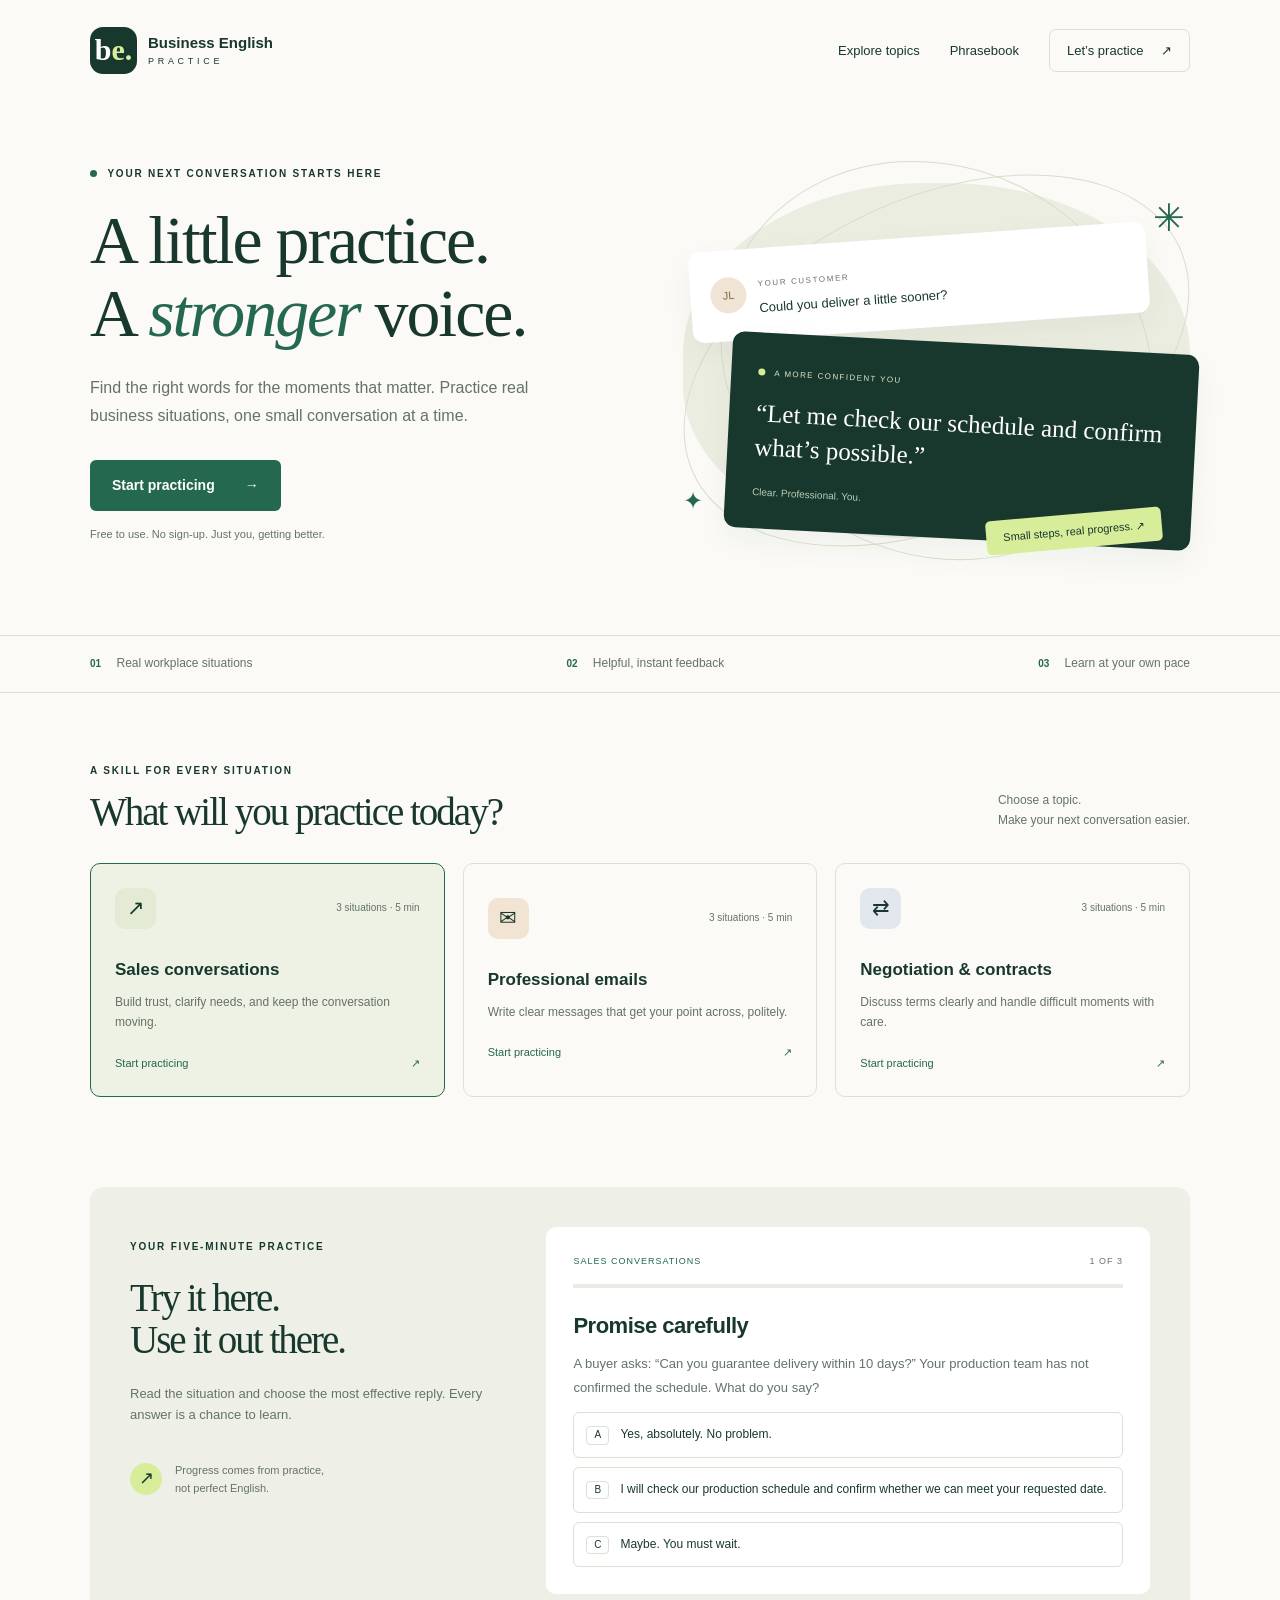
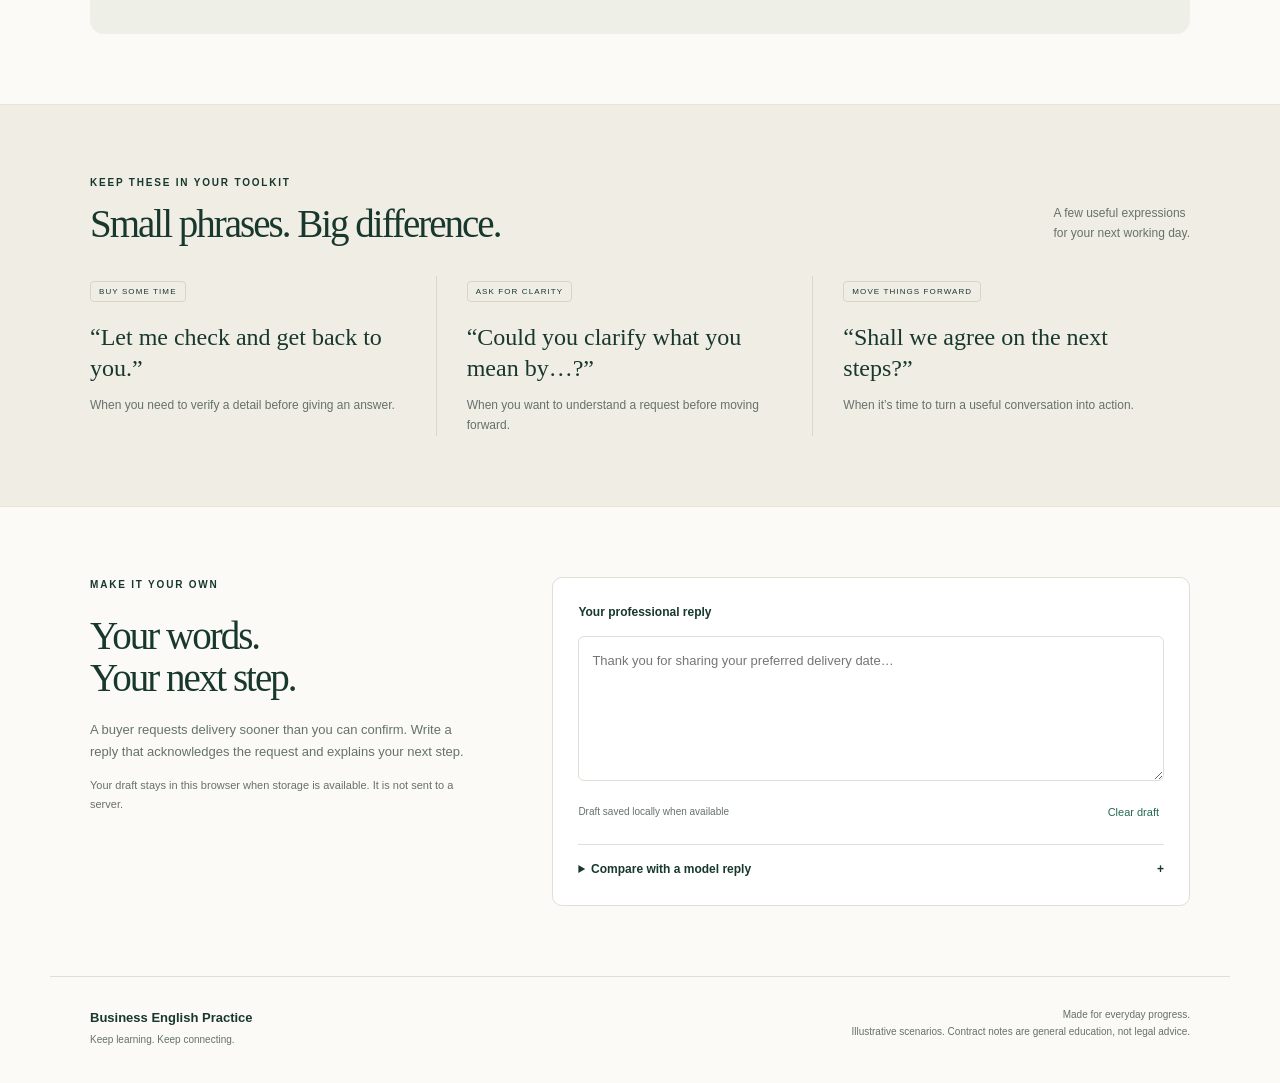
==== index.html @ 2f1851da "Build Business English Practice website" ====
<!doctype html>
<html lang="en">
<head>
  <meta charset="utf-8">
  <meta name="viewport" content="width=device-width, initial-scale=1">
  <meta name="description" content="Practice clear, confident business English through short sales, email, and negotiation exercises.">
  <title>Business English Practice · A little practice. A stronger voice.</title>
  <link rel="stylesheet" href="styles.css">
  <script src="app.js" defer></script>
</head>
<body>
<a class="skip" href="#practice">Skip to practice</a>
<header class="site-header wrap">
  <a class="brand" href="#home" aria-label="Business English Practice home"><span class="brand-icon" aria-hidden="true">b<span>e.</span></span><span>Business English<span class="brand-sub">PRACTICE</span></span></a>
  <nav aria-label="Main navigation"><a href="#topics">Explore topics</a><a href="#phrasebook">Phrasebook</a><a class="nav-cta" href="#practice">Let’s practice <span aria-hidden="true">↗</span></a></nav>
</header>
<main>
  <section id="home" class="hero wrap">
    <div class="hero-copy"><p class="eyebrow"><span class="dot"></span> YOUR NEXT CONVERSATION STARTS HERE</p><h1>A little practice.<br>A <em>stronger</em> voice.</h1><p class="intro">Find the right words for the moments that matter. Practice real business situations, one small conversation at a time.</p><a class="primary" href="#practice">Start practicing <span aria-hidden="true">→</span></a><p class="micro">Free to use. No sign-up. Just you, getting better.</p></div>
    <div class="hero-art" aria-label="Example of a professional business reply"><span class="orbit orbit-one"></span><span class="orbit orbit-two"></span><span class="spark spark-one">✳</span><span class="spark spark-two">✦</span><div class="message customer"><span class="avatar">JL</span><div><small>YOUR CUSTOMER</small><p>Could you deliver a little sooner?</p></div></div><div class="message reply"><span class="reply-label"><span class="dot"></span> A MORE CONFIDENT YOU</span><p>“Let me check our schedule and confirm what’s possible.”</p><span class="message-tag">Clear. Professional. You.</span></div><span class="floating-note">Small steps, real progress. ↗</span></div>
  </section>
  <div class="principles"><div class="wrap"><span><b>01</b> Real workplace situations</span><span><b>02</b> Helpful, instant feedback</span><span><b>03</b> Learn at your own pace</span></div></div>
  <section id="topics" class="wrap section-space"><div class="section-heading"><div><p class="eyebrow">A SKILL FOR EVERY SITUATION</p><h2>What will you practice today?</h2></div><p>Choose a topic.<br>Make your next conversation easier.</p></div><div id="topic-grid" class="topic-grid"></div></section>
  <section id="practice" class="wrap section-space"><div class="practice-layout"><aside><p class="eyebrow">YOUR FIVE-MINUTE PRACTICE</p><h2>Try it here.<br>Use it out there.</h2><p>Read the situation and choose the most effective reply. Every answer is a chance to learn.</p><div class="session-note"><span aria-hidden="true">↗</span><p>Progress comes from practice,<br>not perfect English.</p></div></aside><div class="exercise"><div class="exercise-top"><span id="topic-label">SALES CONVERSATIONS</span><span id="counter"></span></div><progress id="progress" max="3" value="0" aria-label="Questions answered"></progress><h3 id="title" tabindex="-1"></h3><p id="scene"></p><div id="choices" class="choices"></div><div id="feedback" hidden role="status" aria-live="polite"></div><button id="next" class="primary" hidden>Next situation →</button><noscript>Please enable JavaScript to use the interactive practice exercises. The phrasebook below works without it.</noscript></div></div></section>
  <section id="phrasebook" class="phrase-section"><div class="wrap section-space"><div class="section-heading"><div><p class="eyebrow">KEEP THESE IN YOUR TOOLKIT</p><h2>Small phrases. Big difference.</h2></div><p>A few useful expressions<br>for your next working day.</p></div><div class="phrase-grid"><article><span class="pill">BUY SOME TIME</span><h3>“Let me check and get back to you.”</h3><p>When you need to verify a detail before giving an answer.</p></article><article><span class="pill">ASK FOR CLARITY</span><h3>“Could you clarify what you mean by…?”</h3><p>When you want to understand a request before moving forward.</p></article><article><span class="pill">MOVE THINGS FORWARD</span><h3>“Shall we agree on the next steps?”</h3><p>When it’s time to turn a useful conversation into action.</p></article></div></div></section>
  <section id="writing" class="wrap section-space"><div class="writing-layout"><div><p class="eyebrow">MAKE IT YOUR OWN</p><h2>Your words.<br>Your next step.</h2><p>A buyer requests delivery sooner than you can confirm. Write a reply that acknowledges the request and explains your next step.</p><p class="micro">Your draft stays in this browser when storage is available. It is not sent to a server.</p></div><div class="writing-card"><label for="draft">Your professional reply</label><textarea id="draft" placeholder="Thank you for sharing your preferred delivery date…"></textarea><div class="writing-actions"><span id="save-status" role="status">Draft saved locally when available</span><button id="clear-draft" class="text-button">Clear draft</button></div><details><summary>Compare with a model reply <span aria-hidden="true">+</span></summary><p>Thank you for sharing your preferred delivery date. I will check our production schedule and confirm whether we can meet it. Could you also confirm the quantity and delivery destination? Once we have those details, we can propose a realistic schedule.</p><p class="micro">Acknowledge the request, avoid an unverified promise, and ask for the facts you need. This is a model for comparison; your writing is not automatically graded.</p></details></div></div></section>
</main>
<footer class="wrap"><a class="footer-brand" href="#home">Business English Practice<span>Keep learning. Keep connecting.</span></a><p>Made for everyday progress.<br>Illustrative scenarios. Contract notes are general education, not legal advice.</p></footer>
</body>
</html>
---- styles.css ----
:root{--ink:#18382e;--green:#24684f;--muted:#65726a;--paper:#fbfaf6;--line:#dedfd5;--lime:#d8ed9a;--serif:Georgia,'Times New Roman',serif;--sans:Arial,Helvetica,sans-serif}*{box-sizing:border-box}html{scroll-behavior:smooth;scroll-padding-top:28px}body{margin:0;background:var(--paper);color:var(--ink);font:16px/1.65 var(--sans)}a{color:inherit;text-decoration:none}button,textarea{font:inherit}button,a,summary{-webkit-tap-highlight-color:transparent}button{cursor:pointer}a:focus-visible,button:focus-visible,summary:focus-visible,textarea:focus-visible{outline:3px solid #b77d37;outline-offset:5px}button:disabled{cursor:default}.wrap{max-width:1180px;margin:auto;padding-left:40px;padding-right:40px}.site-header{display:flex;align-items:center;justify-content:space-between;padding-top:27px;padding-bottom:27px}.brand{display:flex;align-items:center;gap:11px;font-size:15px;font-weight:700;line-height:1.3}.brand-icon{font-family:var(--serif);font-size:30px;background:var(--ink);color:white;width:47px;height:47px;text-align:center;padding-top:3px;border-radius:13px}.brand-icon span{color:var(--lime)}.brand-sub{display:block;font-size:9px;letter-spacing:3.7px;margin-top:4px;font-weight:400}nav{display:flex;gap:30px;align-items:center;font-size:13px}nav a:hover{text-decoration:underline}.nav-cta{border:1px solid var(--line);padding:10px 17px;border-radius:7px}.nav-cta span{margin-left:14px}.hero{display:grid;grid-template-columns:1.1fr 1fr;align-items:center;gap:36px;padding-top:65px;padding-bottom:80px}.eyebrow{font-size:10px;letter-spacing:1.8px;font-weight:700;margin:0 0 22px;line-height:1.6}.dot{display:inline-block;width:7px;height:7px;background:var(--green);border-radius:50%;margin-right:6px}h1,h2,h3,p{margin-top:0}h1,h2{font-family:var(--serif);font-weight:400;letter-spacing:-2px;line-height:1.08}h1{font-size:clamp(46px,5.3vw,68px);margin-bottom:23px}h1 em{font-weight:400;color:var(--green)}.intro{max-width:440px;font-size:16px;color:var(--muted);line-height:1.8;margin-bottom:29px}.primary{display:inline-flex;align-items:center;justify-content:space-between;gap:30px;background:var(--green);color:white;padding:14px 22px;border:0;border-radius:6px;font-size:14px;font-weight:600}.primary:hover{background:var(--ink)}.micro{color:var(--muted);font-size:11px;line-height:1.7;margin-top:14px}.hero-art{position:relative;min-height:355px;background:#ecede1;border-radius:48% 48% 43% 43%;isolation:isolate}.orbit{position:absolute;border:1px solid #d9ddcc;border-radius:50%;z-index:-1}.orbit-one{inset:-16px 32px;transform:rotate(27deg)}.orbit-two{inset:15px -15px;transform:rotate(-25deg)}.message{position:absolute;box-shadow:0 12px 30px #19372d0d;border-radius:12px}.customer{top:54px;left:7px;right:42px;background:white;padding:20px;display:flex;gap:12px;align-items:center;transform:rotate(-4deg)}.avatar{background:#f0e5d4;color:#816b47;border-radius:50%;min-width:36px;height:36px;text-align:center;line-height:36px;font-size:11px}.customer small{font-size:8px;letter-spacing:1.6px;color:var(--muted)}.customer p{font-size:13px;margin:3px 0 0}.reply{left:45px;right:-5px;top:160px;background:var(--ink);color:white;padding:25px 27px;transform:rotate(3deg)}.reply-label{font-size:8px;letter-spacing:1.4px;color:#dbe6cb}.reply .dot{background:var(--lime)}.reply p{font-family:var(--serif);font-size:25px;line-height:1.35;margin:13px 0}.message-tag{font-size:10px;color:#b9ccb8}.floating-note{position:absolute;bottom:-10px;right:28px;background:var(--lime);padding:8px 17px;border-radius:5px;transform:rotate(-5deg);font-size:11px}.spark{position:absolute;font-size:38px;color:var(--green)}.spark-one{right:5px;top:4px}.spark-two{left:0;bottom:17px;font-size:24px}.principles{border-top:1px solid var(--line);border-bottom:1px solid var(--line)}.principles .wrap{display:flex;justify-content:space-between;padding-top:18px;padding-bottom:18px;font-size:12px;color:var(--muted)}.principles b{color:var(--green);font-size:10px;margin-right:12px}.section-space{padding-top:70px;padding-bottom:70px}.section-heading{display:flex;justify-content:space-between;align-items:end;gap:24px;margin-bottom:30px}h2{font-size:39px;margin-bottom:0}.section-heading .eyebrow{margin-bottom:12px}.section-heading>p{color:var(--muted);font-size:12px;margin-bottom:2px}.topic-grid{display:grid;grid-template-columns:repeat(3,1fr);gap:18px}.topic{background:transparent;border:1px solid var(--line);border-radius:10px;padding:24px;text-align:left;color:var(--ink);transition:background .15s,border-color .15s}.topic:hover{background:#f0f2e7;border-color:var(--green)}.topic.active{background:#edf2e4;border-color:var(--green)}.topic-top{display:flex;justify-content:space-between;align-items:center;margin-bottom:27px}.topic-icon{width:41px;height:41px;display:grid;place-items:center;border-radius:10px;background:#e4ebd5;font-size:21px}.topic:nth-child(2) .topic-icon{background:#f2e4d2}.topic:nth-child(3) .topic-icon{background:#e1e7ec}.topic-time{font-size:10px;color:var(--muted)}.topic h3{font-size:17px;margin-bottom:8px}.topic p{font-size:12px;color:var(--muted);margin-bottom:21px;line-height:1.7}.topic-bottom{display:flex;justify-content:space-between;font-size:11px;color:var(--green)}#practice{padding-top:20px}.practice-layout{background:#eef0e7;padding:40px;border-radius:14px;display:grid;grid-template-columns:.8fr 1.3fr;gap:45px}.practice-layout aside{padding-top:12px}.practice-layout aside>p:not(.eyebrow){color:var(--muted);font-size:13px;margin-top:22px}.session-note{display:flex;gap:13px;align-items:center;margin-top:35px;font-size:11px;color:var(--muted)}.session-note>span{background:var(--lime);border-radius:50%;width:32px;height:32px;display:grid;place-items:center;color:var(--ink);font-size:18px}.session-note p{margin:0}.exercise{background:white;padding:27px;border-radius:10px;min-width:0}.exercise-top{display:flex;justify-content:space-between;gap:10px;font-size:9px;letter-spacing:1px;color:var(--green)}#counter{color:var(--muted);white-space:nowrap}progress{display:block;width:100%;height:4px;margin:15px 0 23px;border:0;border-radius:3px;accent-color:var(--green);background:#e9ece5}progress::-webkit-progress-bar{background:#e9ece5}progress::-webkit-progress-value{background:var(--green)}.exercise h3{font-size:22px;line-height:1.35;letter-spacing:-.5px;margin-bottom:12px}.exercise>p{font-size:13px;color:var(--muted);line-height:1.8}.choices{display:grid;gap:9px}.choice{background:white;border:1px solid var(--line);border-radius:6px;color:var(--ink);padding:12px;display:flex;gap:11px;align-items:baseline;text-align:left;font-size:12px;line-height:1.65}.choice-letter{border:1px solid var(--line);border-radius:4px;min-width:23px;text-align:center;font-size:10px}.choice:hover:not(:disabled){border-color:var(--green);background:#f4f7ed}.choice.correct{border-color:var(--green);background:#edf5e9}.choice.incorrect{border-color:#b96345;background:#fff3ec}#feedback{background:#f4f7ef;border-left:3px solid var(--green);padding:15px;margin-top:18px;font-size:12px}#feedback p{margin-bottom:10px}#feedback p:last-child{margin-bottom:0}#next{margin-top:20px;width:100%}[hidden]{display:none!important}.phrase-section{background:#f0ede4;border-top:1px solid #e8e3d7;border-bottom:1px solid #e8e3d7}.phrase-grid{display:grid;grid-template-columns:repeat(3,1fr);gap:30px}.phrase-grid article{padding-right:22px;border-right:1px solid #d9d8cc}.phrase-grid article:last-child{border:0}.pill{font-size:8px;letter-spacing:1.1px;border:1px solid #d8d5c7;border-radius:4px;padding:5px 8px}.phrase-grid h3{font-family:var(--serif);font-size:24px;font-weight:400;line-height:1.3;margin:20px 0 12px}.phrase-grid p{font-size:12px;color:var(--muted);margin-bottom:0}.writing-layout{display:grid;grid-template-columns:.8fr 1.3fr;gap:70px}.writing-layout h2{margin-bottom:20px}.writing-layout>div>p:not(.eyebrow):not(.micro){font-size:13px;color:var(--muted)}.writing-card{border:1px solid var(--line);border-radius:10px;padding:25px;background:white}.writing-card label{display:block;font-weight:600;font-size:12px;margin-bottom:13px}textarea{width:100%;min-height:145px;resize:vertical;border:1px solid var(--line);border-radius:6px;padding:13px;color:var(--ink);font-size:13px;line-height:1.7}.writing-actions{display:flex;align-items:center;justify-content:space-between;gap:10px;margin-top:9px;color:var(--muted);font-size:10px}.text-button{border:0;background:transparent;color:var(--green);font-size:11px;padding:5px}details{border-top:1px solid var(--line);margin-top:18px;padding-top:15px;font-size:12px}summary{cursor:pointer;font-weight:600}summary span{float:right}details p{margin-top:15px}footer{border-top:1px solid var(--line);display:flex;justify-content:space-between;gap:25px;padding-top:30px!important;padding-bottom:35px!important;font-size:10px;color:var(--muted)}.footer-brand{font-size:13px;font-weight:600;color:var(--ink)}.footer-brand span{display:block;font-size:10px;font-weight:400;color:var(--muted);margin-top:3px}footer p{margin:0;text-align:right}.skip{position:absolute;left:10px;top:-80px;background:white;z-index:10;padding:10px}.skip:focus{top:10px}@media(min-width:1400px){.hero{padding-top:85px;padding-bottom:100px}}@media(max-width:800px){.wrap{padding-left:24px;padding-right:24px}.hero{gap:25px;padding-top:40px;padding-bottom:55px}.hero-art{min-height:315px}.customer{left:-5px;right:5px;padding:15px}.reply{left:10px;right:-5px;padding:20px}.reply p{font-size:22px}.principles .wrap{font-size:10px}.practice-layout{gap:25px;padding:25px;grid-template-columns:.7fr 1fr}.writing-layout{gap:30px}.topic{padding:18px}nav{gap:18px}h2{font-size:33px}}@media(max-width:600px){.site-header{padding-top:19px;padding-bottom:19px}.brand{font-size:12px}.brand-icon{width:39px;height:39px;font-size:25px}.brand-sub{font-size:8px}nav>a:not(.nav-cta){display:none}.nav-cta{font-size:11px;padding:8px 10px}.hero{grid-template-columns:1fr;padding-top:35px;gap:40px}.hero-copy{max-width:420px}h1{font-size:49px}.intro{font-size:14px}.hero-art{max-width:350px;width:90%;margin:0 auto;min-height:330px}.principles .wrap{gap:12px;align-items:start}.principles span{flex:1;line-height:1.6}.principles b{display:block;margin-bottom:3px}.section-space{padding-top:45px;padding-bottom:45px}.section-heading{align-items:start}.section-heading>p{display:none}h2{font-size:33px}.topic-grid{grid-template-columns:1fr}.topic-top{margin-bottom:14px}.topic p{margin-bottom:15px}.practice-layout,.writing-layout{grid-template-columns:1fr;gap:25px}.practice-layout{padding:20px}.practice-layout aside{padding:0}.practice-layout aside h2 br{display:none}.session-note{display:none}.exercise{padding:19px}.exercise-top{font-size:8px;letter-spacing:.5px}.phrase-grid{grid-template-columns:1fr;gap:25px}.phrase-grid article{border-right:0;border-bottom:1px solid #d9d8cc;padding-bottom:25px}.phrase-grid article:last-child{padding-bottom:0}.phrase-grid h3{font-size:24px}.writing-card{padding:19px}footer{flex-direction:column;gap:15px}footer p{text-align:left}}@media(prefers-reduced-motion:reduce){html{scroll-behavior:auto}*{transition:none!important}}
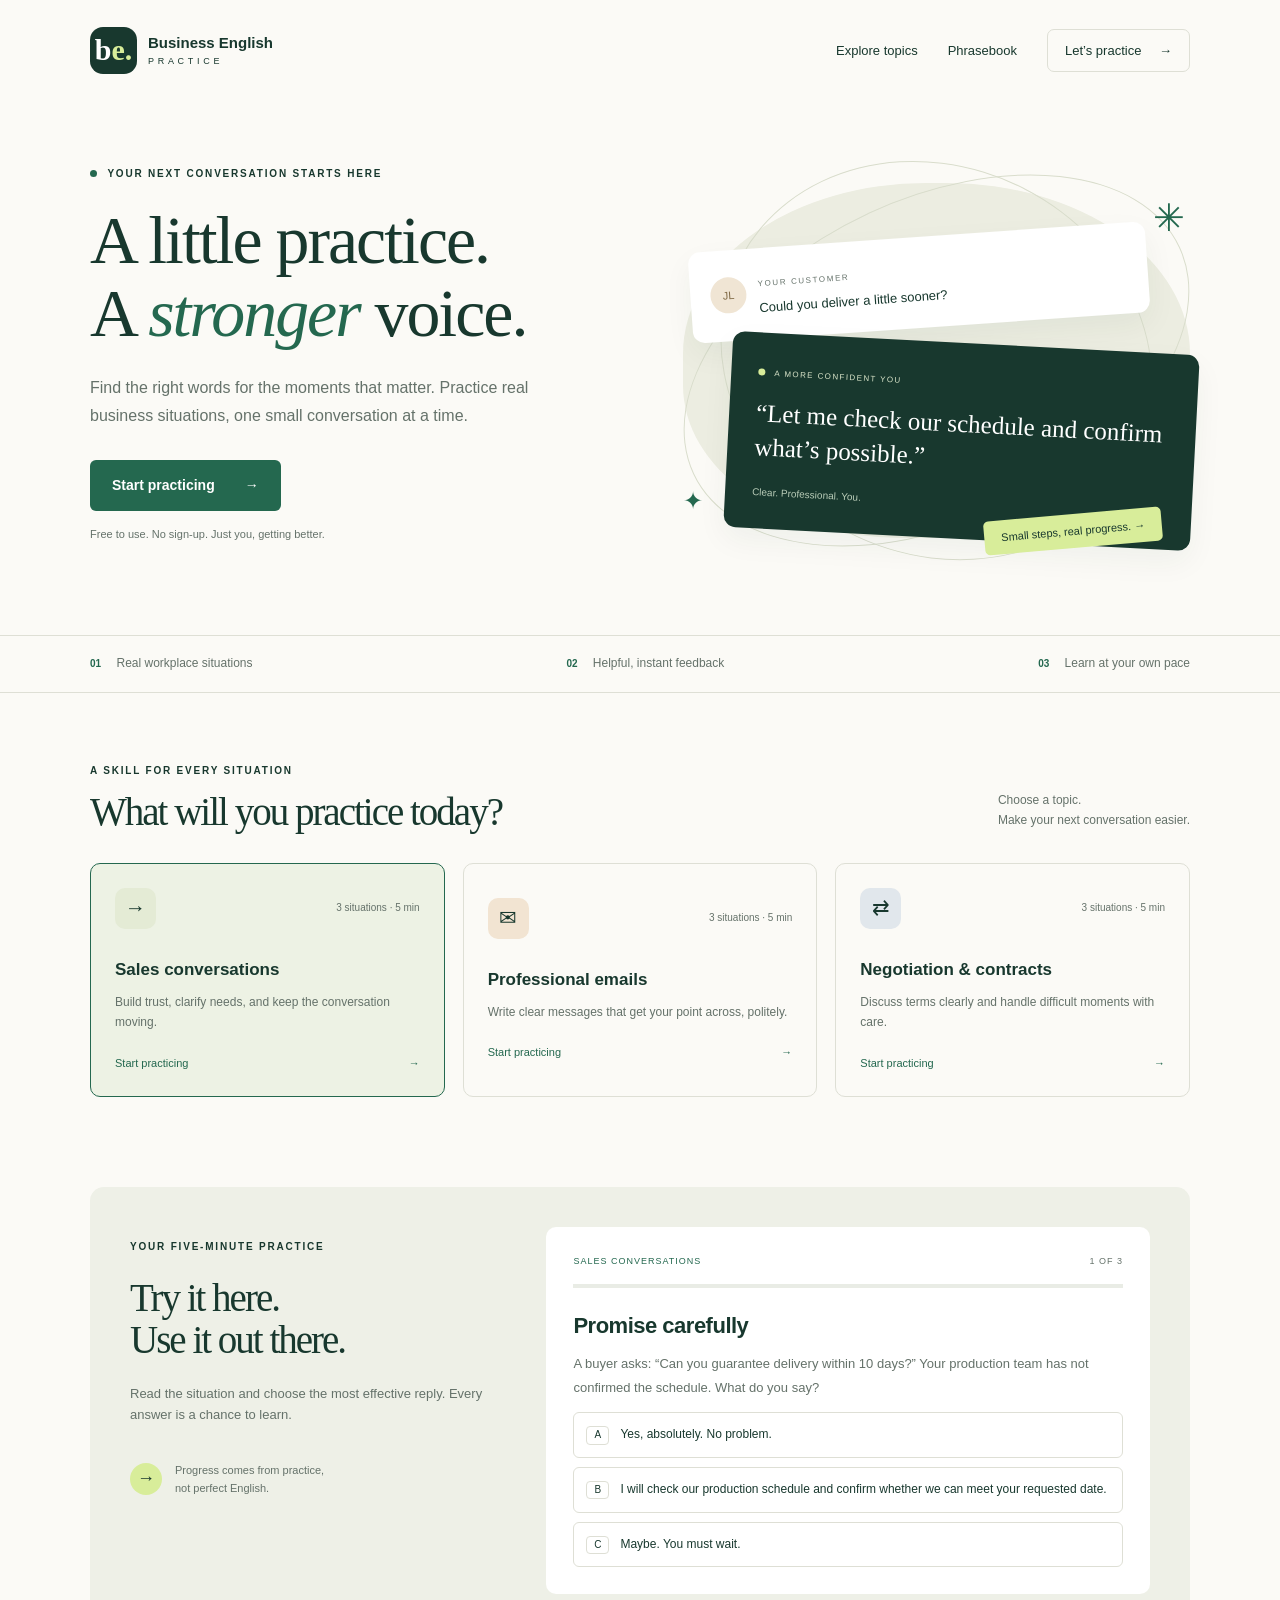
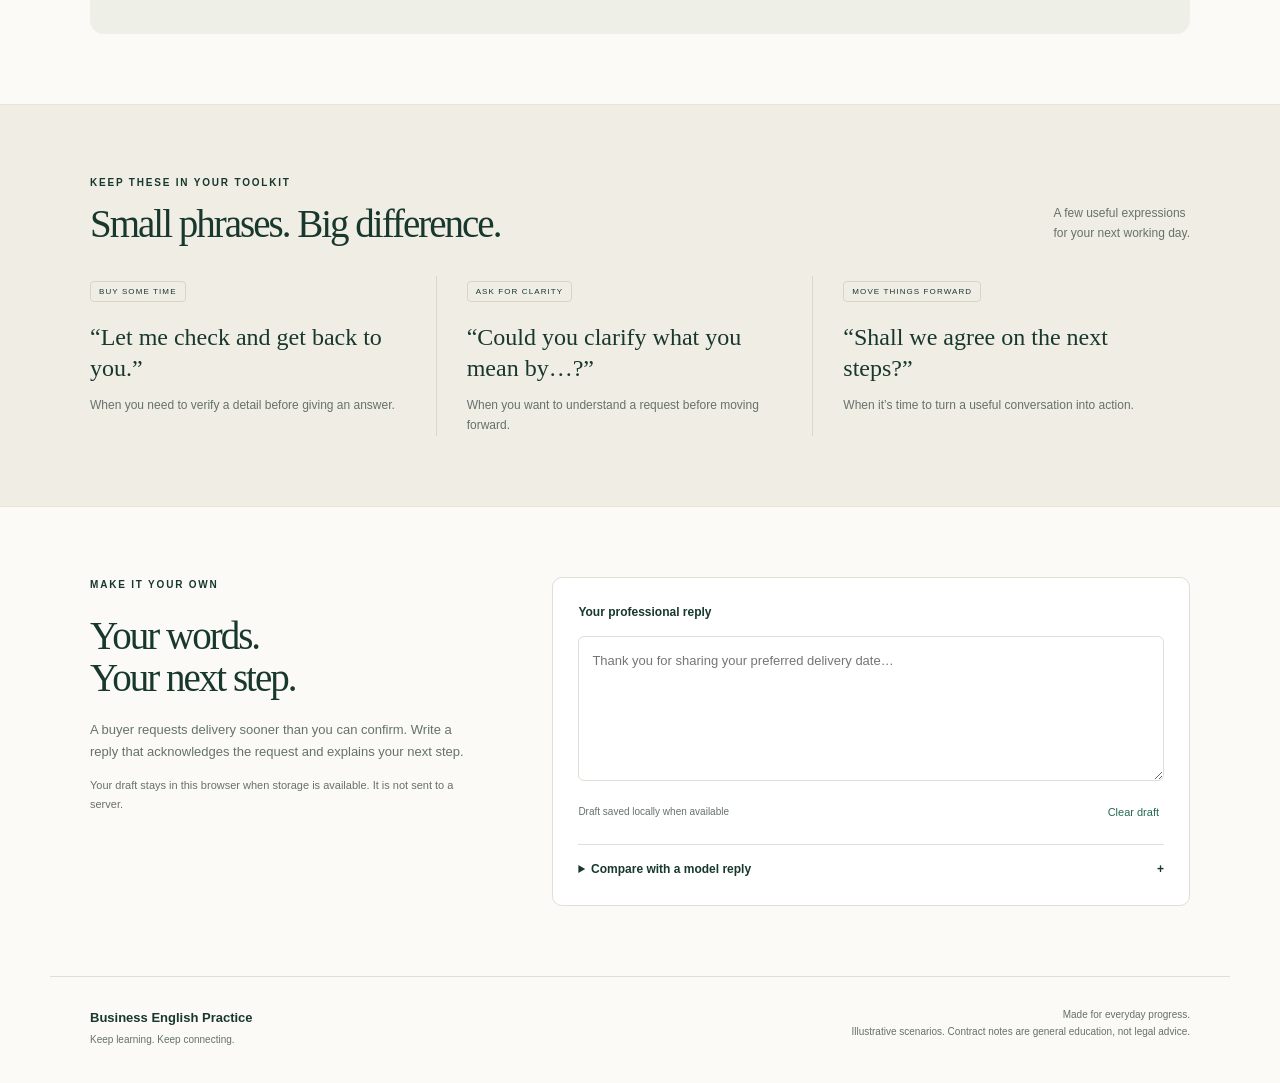
==== commit d1f37723: "Fix mobile layout and document public hosting" ====
--- a/index.html
+++ b/index.html
@@ -12,16 +12,16 @@
 <a class="skip" href="#practice">Skip to practice</a>
 <header class="site-header wrap">
   <a class="brand" href="#home" aria-label="Business English Practice home"><span class="brand-icon" aria-hidden="true">b<span>e.</span></span><span>Business English<span class="brand-sub">PRACTICE</span></span></a>
-  <nav aria-label="Main navigation"><a href="#topics">Explore topics</a><a href="#phrasebook">Phrasebook</a><a class="nav-cta" href="#practice">Let’s practice <span aria-hidden="true">↗</span></a></nav>
+  <nav aria-label="Main navigation"><a href="#topics">Explore topics</a><a href="#phrasebook">Phrasebook</a><a class="nav-cta" href="#practice">Let’s practice <span aria-hidden="true">→</span></a></nav>
 </header>
 <main>
   <section id="home" class="hero wrap">
     <div class="hero-copy"><p class="eyebrow"><span class="dot"></span> YOUR NEXT CONVERSATION STARTS HERE</p><h1>A little practice.<br>A <em>stronger</em> voice.</h1><p class="intro">Find the right words for the moments that matter. Practice real business situations, one small conversation at a time.</p><a class="primary" href="#practice">Start practicing <span aria-hidden="true">→</span></a><p class="micro">Free to use. No sign-up. Just you, getting better.</p></div>
-    <div class="hero-art" aria-label="Example of a professional business reply"><span class="orbit orbit-one"></span><span class="orbit orbit-two"></span><span class="spark spark-one">✳</span><span class="spark spark-two">✦</span><div class="message customer"><span class="avatar">JL</span><div><small>YOUR CUSTOMER</small><p>Could you deliver a little sooner?</p></div></div><div class="message reply"><span class="reply-label"><span class="dot"></span> A MORE CONFIDENT YOU</span><p>“Let me check our schedule and confirm what’s possible.”</p><span class="message-tag">Clear. Professional. You.</span></div><span class="floating-note">Small steps, real progress. ↗</span></div>
+    <div class="hero-art" aria-label="Example of a professional business reply"><span class="orbit orbit-one"></span><span class="orbit orbit-two"></span><span class="spark spark-one">✳</span><span class="spark spark-two">✦</span><div class="message customer"><span class="avatar">JL</span><div><small>YOUR CUSTOMER</small><p>Could you deliver a little sooner?</p></div></div><div class="message reply"><span class="reply-label"><span class="dot"></span> A MORE CONFIDENT YOU</span><p>“Let me check our schedule and confirm what’s possible.”</p><span class="message-tag">Clear. Professional. You.</span></div><span class="floating-note">Small steps, real progress. →</span></div>
   </section>
   <div class="principles"><div class="wrap"><span><b>01</b> Real workplace situations</span><span><b>02</b> Helpful, instant feedback</span><span><b>03</b> Learn at your own pace</span></div></div>
   <section id="topics" class="wrap section-space"><div class="section-heading"><div><p class="eyebrow">A SKILL FOR EVERY SITUATION</p><h2>What will you practice today?</h2></div><p>Choose a topic.<br>Make your next conversation easier.</p></div><div id="topic-grid" class="topic-grid"></div></section>
-  <section id="practice" class="wrap section-space"><div class="practice-layout"><aside><p class="eyebrow">YOUR FIVE-MINUTE PRACTICE</p><h2>Try it here.<br>Use it out there.</h2><p>Read the situation and choose the most effective reply. Every answer is a chance to learn.</p><div class="session-note"><span aria-hidden="true">↗</span><p>Progress comes from practice,<br>not perfect English.</p></div></aside><div class="exercise"><div class="exercise-top"><span id="topic-label">SALES CONVERSATIONS</span><span id="counter"></span></div><progress id="progress" max="3" value="0" aria-label="Questions answered"></progress><h3 id="title" tabindex="-1"></h3><p id="scene"></p><div id="choices" class="choices"></div><div id="feedback" hidden role="status" aria-live="polite"></div><button id="next" class="primary" hidden>Next situation →</button><noscript>Please enable JavaScript to use the interactive practice exercises. The phrasebook below works without it.</noscript></div></div></section>
+  <section id="practice" class="wrap section-space"><div class="practice-layout"><aside><p class="eyebrow">YOUR FIVE-MINUTE PRACTICE</p><h2>Try it here.<br>Use it out there.</h2><p>Read the situation and choose the most effective reply. Every answer is a chance to learn.</p><div class="session-note"><span aria-hidden="true">→</span><p>Progress comes from practice,<br>not perfect English.</p></div></aside><div class="exercise"><div class="exercise-top"><span id="topic-label">SALES CONVERSATIONS</span><span id="counter"></span></div><progress id="progress" max="3" value="0" aria-label="Questions answered"></progress><h3 id="title" tabindex="-1"></h3><p id="scene"></p><div id="choices" class="choices"></div><div id="feedback" hidden role="status" aria-live="polite"></div><button id="next" class="primary" hidden>Next situation →</button><noscript>Please enable JavaScript to use the interactive practice exercises. The phrasebook below works without it.</noscript></div></div></section>
   <section id="phrasebook" class="phrase-section"><div class="wrap section-space"><div class="section-heading"><div><p class="eyebrow">KEEP THESE IN YOUR TOOLKIT</p><h2>Small phrases. Big difference.</h2></div><p>A few useful expressions<br>for your next working day.</p></div><div class="phrase-grid"><article><span class="pill">BUY SOME TIME</span><h3>“Let me check and get back to you.”</h3><p>When you need to verify a detail before giving an answer.</p></article><article><span class="pill">ASK FOR CLARITY</span><h3>“Could you clarify what you mean by…?”</h3><p>When you want to understand a request before moving forward.</p></article><article><span class="pill">MOVE THINGS FORWARD</span><h3>“Shall we agree on the next steps?”</h3><p>When it’s time to turn a useful conversation into action.</p></article></div></div></section>
   <section id="writing" class="wrap section-space"><div class="writing-layout"><div><p class="eyebrow">MAKE IT YOUR OWN</p><h2>Your words.<br>Your next step.</h2><p>A buyer requests delivery sooner than you can confirm. Write a reply that acknowledges the request and explains your next step.</p><p class="micro">Your draft stays in this browser when storage is available. It is not sent to a server.</p></div><div class="writing-card"><label for="draft">Your professional reply</label><textarea id="draft" placeholder="Thank you for sharing your preferred delivery date…"></textarea><div class="writing-actions"><span id="save-status" role="status">Draft saved locally when available</span><button id="clear-draft" class="text-button">Clear draft</button></div><details><summary>Compare with a model reply <span aria-hidden="true">+</span></summary><p>Thank you for sharing your preferred delivery date. I will check our production schedule and confirm whether we can meet it. Could you also confirm the quantity and delivery destination? Once we have those details, we can propose a realistic schedule.</p><p class="micro">Acknowledge the request, avoid an unverified promise, and ask for the facts you need. This is a model for comparison; your writing is not automatically graded.</p></details></div></div></section>
 </main>
--- a/styles.css
+++ b/styles.css
@@ -1 +1,3 @@
 :root{--ink:#18382e;--green:#24684f;--muted:#65726a;--paper:#fbfaf6;--line:#dedfd5;--lime:#d8ed9a;--serif:Georgia,'Times New Roman',serif;--sans:Arial,Helvetica,sans-serif}*{box-sizing:border-box}html{scroll-behavior:smooth;scroll-padding-top:28px}body{margin:0;background:var(--paper);color:var(--ink);font:16px/1.65 var(--sans)}a{color:inherit;text-decoration:none}button,textarea{font:inherit}button,a,summary{-webkit-tap-highlight-color:transparent}button{cursor:pointer}a:focus-visible,button:focus-visible,summary:focus-visible,textarea:focus-visible{outline:3px solid #b77d37;outline-offset:5px}button:disabled{cursor:default}.wrap{max-width:1180px;margin:auto;padding-left:40px;padding-right:40px}.site-header{display:flex;align-items:center;justify-content:space-between;padding-top:27px;padding-bottom:27px}.brand{display:flex;align-items:center;gap:11px;font-size:15px;font-weight:700;line-height:1.3}.brand-icon{font-family:var(--serif);font-size:30px;background:var(--ink);color:white;width:47px;height:47px;text-align:center;padding-top:3px;border-radius:13px}.brand-icon span{color:var(--lime)}.brand-sub{display:block;font-size:9px;letter-spacing:3.7px;margin-top:4px;font-weight:400}nav{display:flex;gap:30px;align-items:center;font-size:13px}nav a:hover{text-decoration:underline}.nav-cta{border:1px solid var(--line);padding:10px 17px;border-radius:7px}.nav-cta span{margin-left:14px}.hero{display:grid;grid-template-columns:1.1fr 1fr;align-items:center;gap:36px;padding-top:65px;padding-bottom:80px}.eyebrow{font-size:10px;letter-spacing:1.8px;font-weight:700;margin:0 0 22px;line-height:1.6}.dot{display:inline-block;width:7px;height:7px;background:var(--green);border-radius:50%;margin-right:6px}h1,h2,h3,p{margin-top:0}h1,h2{font-family:var(--serif);font-weight:400;letter-spacing:-2px;line-height:1.08}h1{font-size:clamp(46px,5.3vw,68px);margin-bottom:23px}h1 em{font-weight:400;color:var(--green)}.intro{max-width:440px;font-size:16px;color:var(--muted);line-height:1.8;margin-bottom:29px}.primary{display:inline-flex;align-items:center;justify-content:space-between;gap:30px;background:var(--green);color:white;padding:14px 22px;border:0;border-radius:6px;font-size:14px;font-weight:600}.primary:hover{background:var(--ink)}.micro{color:var(--muted);font-size:11px;line-height:1.7;margin-top:14px}.hero-art{position:relative;min-height:355px;background:#ecede1;border-radius:48% 48% 43% 43%;isolation:isolate}.orbit{position:absolute;border:1px solid #d9ddcc;border-radius:50%;z-index:-1}.orbit-one{inset:-16px 32px;transform:rotate(27deg)}.orbit-two{inset:15px -15px;transform:rotate(-25deg)}.message{position:absolute;box-shadow:0 12px 30px #19372d0d;border-radius:12px}.customer{top:54px;left:7px;right:42px;background:white;padding:20px;display:flex;gap:12px;align-items:center;transform:rotate(-4deg)}.avatar{background:#f0e5d4;color:#816b47;border-radius:50%;min-width:36px;height:36px;text-align:center;line-height:36px;font-size:11px}.customer small{font-size:8px;letter-spacing:1.6px;color:var(--muted)}.customer p{font-size:13px;margin:3px 0 0}.reply{left:45px;right:-5px;top:160px;background:var(--ink);color:white;padding:25px 27px;transform:rotate(3deg)}.reply-label{font-size:8px;letter-spacing:1.4px;color:#dbe6cb}.reply .dot{background:var(--lime)}.reply p{font-family:var(--serif);font-size:25px;line-height:1.35;margin:13px 0}.message-tag{font-size:10px;color:#b9ccb8}.floating-note{position:absolute;bottom:-10px;right:28px;background:var(--lime);padding:8px 17px;border-radius:5px;transform:rotate(-5deg);font-size:11px}.spark{position:absolute;font-size:38px;color:var(--green)}.spark-one{right:5px;top:4px}.spark-two{left:0;bottom:17px;font-size:24px}.principles{border-top:1px solid var(--line);border-bottom:1px solid var(--line)}.principles .wrap{display:flex;justify-content:space-between;padding-top:18px;padding-bottom:18px;font-size:12px;color:var(--muted)}.principles b{color:var(--green);font-size:10px;margin-right:12px}.section-space{padding-top:70px;padding-bottom:70px}.section-heading{display:flex;justify-content:space-between;align-items:end;gap:24px;margin-bottom:30px}h2{font-size:39px;margin-bottom:0}.section-heading .eyebrow{margin-bottom:12px}.section-heading>p{color:var(--muted);font-size:12px;margin-bottom:2px}.topic-grid{display:grid;grid-template-columns:repeat(3,1fr);gap:18px}.topic{background:transparent;border:1px solid var(--line);border-radius:10px;padding:24px;text-align:left;color:var(--ink);transition:background .15s,border-color .15s}.topic:hover{background:#f0f2e7;border-color:var(--green)}.topic.active{background:#edf2e4;border-color:var(--green)}.topic-top{display:flex;justify-content:space-between;align-items:center;margin-bottom:27px}.topic-icon{width:41px;height:41px;display:grid;place-items:center;border-radius:10px;background:#e4ebd5;font-size:21px}.topic:nth-child(2) .topic-icon{background:#f2e4d2}.topic:nth-child(3) .topic-icon{background:#e1e7ec}.topic-time{font-size:10px;color:var(--muted)}.topic h3{font-size:17px;margin-bottom:8px}.topic p{font-size:12px;color:var(--muted);margin-bottom:21px;line-height:1.7}.topic-bottom{display:flex;justify-content:space-between;font-size:11px;color:var(--green)}#practice{padding-top:20px}.practice-layout{background:#eef0e7;padding:40px;border-radius:14px;display:grid;grid-template-columns:.8fr 1.3fr;gap:45px}.practice-layout aside{padding-top:12px}.practice-layout aside>p:not(.eyebrow){color:var(--muted);font-size:13px;margin-top:22px}.session-note{display:flex;gap:13px;align-items:center;margin-top:35px;font-size:11px;color:var(--muted)}.session-note>span{background:var(--lime);border-radius:50%;width:32px;height:32px;display:grid;place-items:center;color:var(--ink);font-size:18px}.session-note p{margin:0}.exercise{background:white;padding:27px;border-radius:10px;min-width:0}.exercise-top{display:flex;justify-content:space-between;gap:10px;font-size:9px;letter-spacing:1px;color:var(--green)}#counter{color:var(--muted);white-space:nowrap}progress{display:block;width:100%;height:4px;margin:15px 0 23px;border:0;border-radius:3px;accent-color:var(--green);background:#e9ece5}progress::-webkit-progress-bar{background:#e9ece5}progress::-webkit-progress-value{background:var(--green)}.exercise h3{font-size:22px;line-height:1.35;letter-spacing:-.5px;margin-bottom:12px}.exercise>p{font-size:13px;color:var(--muted);line-height:1.8}.choices{display:grid;gap:9px}.choice{background:white;border:1px solid var(--line);border-radius:6px;color:var(--ink);padding:12px;display:flex;gap:11px;align-items:baseline;text-align:left;font-size:12px;line-height:1.65}.choice-letter{border:1px solid var(--line);border-radius:4px;min-width:23px;text-align:center;font-size:10px}.choice:hover:not(:disabled){border-color:var(--green);background:#f4f7ed}.choice.correct{border-color:var(--green);background:#edf5e9}.choice.incorrect{border-color:#b96345;background:#fff3ec}#feedback{background:#f4f7ef;border-left:3px solid var(--green);padding:15px;margin-top:18px;font-size:12px}#feedback p{margin-bottom:10px}#feedback p:last-child{margin-bottom:0}#next{margin-top:20px;width:100%}[hidden]{display:none!important}.phrase-section{background:#f0ede4;border-top:1px solid #e8e3d7;border-bottom:1px solid #e8e3d7}.phrase-grid{display:grid;grid-template-columns:repeat(3,1fr);gap:30px}.phrase-grid article{padding-right:22px;border-right:1px solid #d9d8cc}.phrase-grid article:last-child{border:0}.pill{font-size:8px;letter-spacing:1.1px;border:1px solid #d8d5c7;border-radius:4px;padding:5px 8px}.phrase-grid h3{font-family:var(--serif);font-size:24px;font-weight:400;line-height:1.3;margin:20px 0 12px}.phrase-grid p{font-size:12px;color:var(--muted);margin-bottom:0}.writing-layout{display:grid;grid-template-columns:.8fr 1.3fr;gap:70px}.writing-layout h2{margin-bottom:20px}.writing-layout>div>p:not(.eyebrow):not(.micro){font-size:13px;color:var(--muted)}.writing-card{border:1px solid var(--line);border-radius:10px;padding:25px;background:white}.writing-card label{display:block;font-weight:600;font-size:12px;margin-bottom:13px}textarea{width:100%;min-height:145px;resize:vertical;border:1px solid var(--line);border-radius:6px;padding:13px;color:var(--ink);font-size:13px;line-height:1.7}.writing-actions{display:flex;align-items:center;justify-content:space-between;gap:10px;margin-top:9px;color:var(--muted);font-size:10px}.text-button{border:0;background:transparent;color:var(--green);font-size:11px;padding:5px}details{border-top:1px solid var(--line);margin-top:18px;padding-top:15px;font-size:12px}summary{cursor:pointer;font-weight:600}summary span{float:right}details p{margin-top:15px}footer{border-top:1px solid var(--line);display:flex;justify-content:space-between;gap:25px;padding-top:30px!important;padding-bottom:35px!important;font-size:10px;color:var(--muted)}.footer-brand{font-size:13px;font-weight:600;color:var(--ink)}.footer-brand span{display:block;font-size:10px;font-weight:400;color:var(--muted);margin-top:3px}footer p{margin:0;text-align:right}.skip{position:absolute;left:10px;top:-80px;background:white;z-index:10;padding:10px}.skip:focus{top:10px}@media(min-width:1400px){.hero{padding-top:85px;padding-bottom:100px}}@media(max-width:800px){.wrap{padding-left:24px;padding-right:24px}.hero{gap:25px;padding-top:40px;padding-bottom:55px}.hero-art{min-height:315px}.customer{left:-5px;right:5px;padding:15px}.reply{left:10px;right:-5px;padding:20px}.reply p{font-size:22px}.principles .wrap{font-size:10px}.practice-layout{gap:25px;padding:25px;grid-template-columns:.7fr 1fr}.writing-layout{gap:30px}.topic{padding:18px}nav{gap:18px}h2{font-size:33px}}@media(max-width:600px){.site-header{padding-top:19px;padding-bottom:19px}.brand{font-size:12px}.brand-icon{width:39px;height:39px;font-size:25px}.brand-sub{font-size:8px}nav>a:not(.nav-cta){display:none}.nav-cta{font-size:11px;padding:8px 10px}.hero{grid-template-columns:1fr;padding-top:35px;gap:40px}.hero-copy{max-width:420px}h1{font-size:49px}.intro{font-size:14px}.hero-art{max-width:350px;width:90%;margin:0 auto;min-height:330px}.principles .wrap{gap:12px;align-items:start}.principles span{flex:1;line-height:1.6}.principles b{display:block;margin-bottom:3px}.section-space{padding-top:45px;padding-bottom:45px}.section-heading{align-items:start}.section-heading>p{display:none}h2{font-size:33px}.topic-grid{grid-template-columns:1fr}.topic-top{margin-bottom:14px}.topic p{margin-bottom:15px}.practice-layout,.writing-layout{grid-template-columns:1fr;gap:25px}.practice-layout{padding:20px}.practice-layout aside{padding:0}.practice-layout aside h2 br{display:none}.session-note{display:none}.exercise{padding:19px}.exercise-top{font-size:8px;letter-spacing:.5px}.phrase-grid{grid-template-columns:1fr;gap:25px}.phrase-grid article{border-right:0;border-bottom:1px solid #d9d8cc;padding-bottom:25px}.phrase-grid article:last-child{padding-bottom:0}.phrase-grid h3{font-size:24px}.writing-card{padding:19px}footer{flex-direction:column;gap:15px}footer p{text-align:left}}@media(prefers-reduced-motion:reduce){html{scroll-behavior:auto}*{transition:none!important}}
+
+.hero{overflow:hidden}
